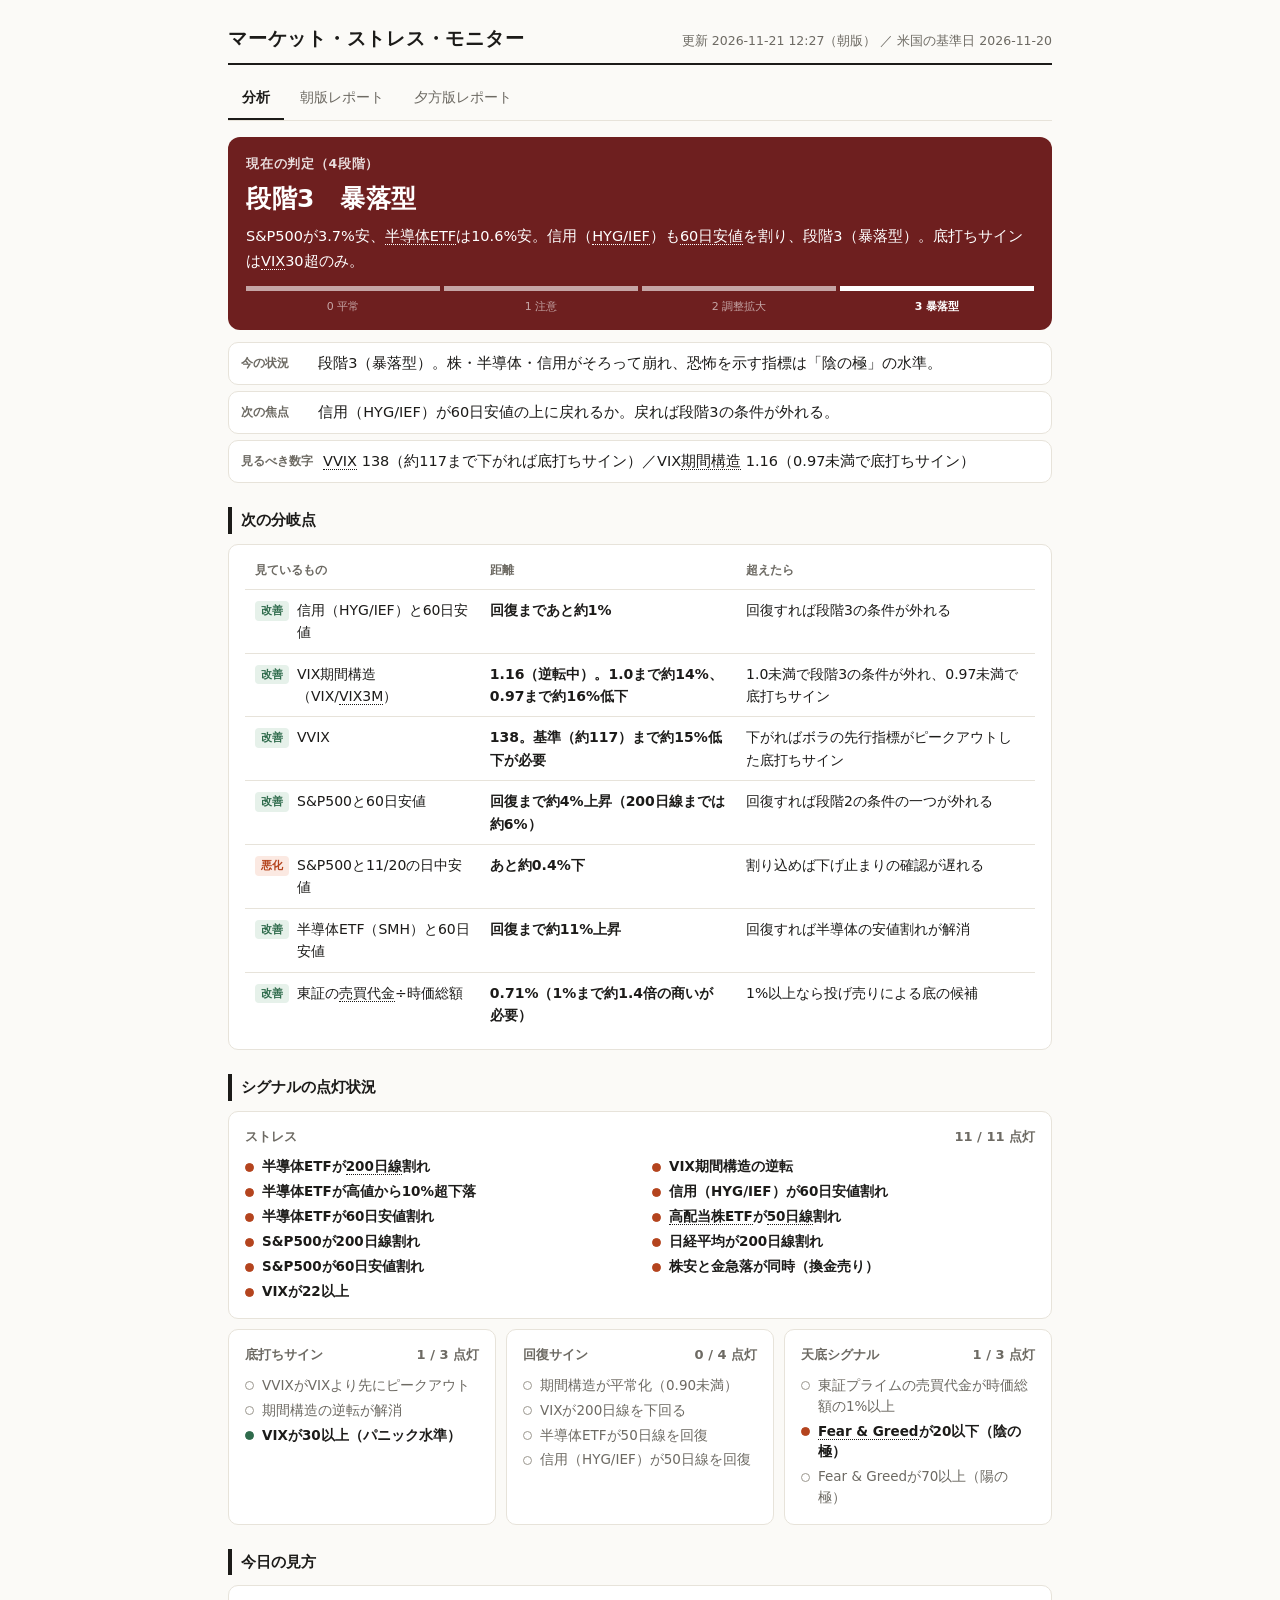
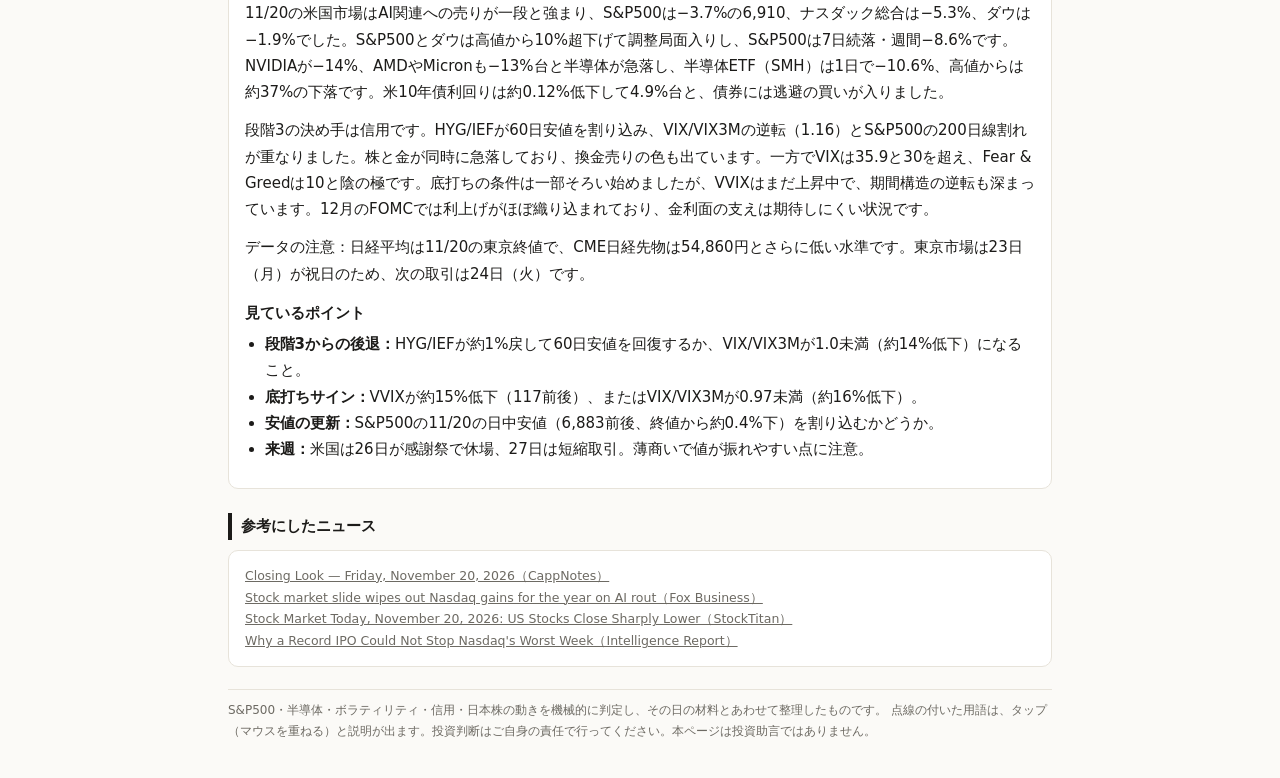
==== index.html @ 653789db "外部リンクの矢印をアイコンに、元レポートの表が横にはみ出さないように Co-Authored-By: Claude Opus 5.5 <noreply@anthropic.com> Claude-Se" ====
<!DOCTYPE html>
<html lang="ja">
<head>
<meta charset="utf-8">
<meta name="viewport" content="width=device-width, initial-scale=1">
<title>マーケット・ストレス・モニター | FinVogue</title>
<style>
:root{
  --bg:#fbfaf7; --card:#ffffff; --ink:#1c1b19; --muted:#6d6a63; --faint:#9c988f; --line:#e7e3da;
  --s0:#2f6b4c; --s0bg:#e6f1ea; --s1:#8a6100; --s1bg:#f8eed3;
  --s2:#a3401d; --s2bg:#f9e5dc; --s3bg:#6e1f1f;
  --bad:#b4441e; --badbg:#fbe9e2; --good:#2f6b4c; --goodbg:#e6f1ea;
}
@media (prefers-color-scheme:dark){html:not(.embed){
  --bg:#151513; --card:#1e1d1b; --ink:#edebe6; --muted:#a19d95; --faint:#7d7a73; --line:#33312d;
  --s0:#7fd1a3; --s0bg:#1b2d22; --s1:#f0c45a; --s1bg:#33290f; --s2:#ff9a77; --s2bg:#3a1c13;
  --s3bg:#7d2420; --bad:#ff9a77; --badbg:#3a1c13; --good:#7fd1a3; --goodbg:#1b2d22;
}}
/* 埋め込み時はGoogleサイトの白背景に合わせ、ダークモードでも明るい配色に固定する */
html.embed{--bg:#ffffff; color-scheme:light}
*{box-sizing:border-box}
html,body{max-width:100%;overflow-x:hidden}
body{margin:0;background:var(--bg);color:var(--ink);
  font-family:"Hiragino Sans","Yu Gothic UI","Meiryo","Noto Sans JP",system-ui,sans-serif;
  font-size:15px;line-height:1.75;-webkit-font-smoothing:antialiased;font-feature-settings:"palt"}
.num{font-variant-numeric:tabular-nums}
.wrap{max-width:860px;margin:0 auto;padding:22px 18px 36px}
html.embed .wrap{padding:6px 14px 20px}
header{display:flex;justify-content:space-between;align-items:baseline;gap:6px 14px;flex-wrap:wrap;
  border-bottom:2px solid var(--ink);padding-bottom:8px}
h1{font-size:19px;margin:0;letter-spacing:.04em}
html.embed header{display:none}
.meta{font-size:12.5px;color:var(--muted)}
.embed-meta{display:none;font-size:12px;color:var(--muted);text-align:right;margin:0 0 2px}
html.embed .embed-meta{display:block}
/* タブ */
.tabs{display:flex;gap:2px;margin:12px 0 0;border-bottom:1px solid var(--line);
  overflow-x:auto;scrollbar-width:none;-ms-overflow-style:none}
.tabs::-webkit-scrollbar{display:none}
html.embed .tabs{margin-top:0}
.tabs a{padding:8px 14px;font-size:14px;color:var(--muted);text-decoration:none;white-space:nowrap;
  border-bottom:3px solid transparent;margin-bottom:-1px}
.tabs a.cur{color:var(--ink);font-weight:700;border-bottom-color:var(--ink)}
.tabs a .ext{margin-left:4px;opacity:.6;vertical-align:1px}
/* 段階 */
.stage{margin:16px 0 0;border-radius:12px;padding:16px 18px 14px}
.stage .lv{font-size:12.5px;font-weight:600;letter-spacing:.06em;opacity:.85}
.stage .name{font-size:25px;font-weight:700;margin:2px 0 4px;letter-spacing:.02em}
.stage .head{font-size:14.5px;line-height:1.7}
.st0{background:var(--s0bg);color:var(--s0)} .st1{background:var(--s1bg);color:var(--s1)}
.st2{background:var(--s2bg);color:var(--s2)} .st3{background:var(--s3bg);color:#fff}
.st0 .head,.st1 .head,.st2 .head{color:var(--ink)}
.scale{display:grid;grid-template-columns:repeat(4,1fr);gap:4px;margin:12px 0 0}
.scale div{font-size:11px;text-align:center;padding-top:6px;border-top:5px solid currentColor;opacity:.3;white-space:nowrap}
.scale div.cur{opacity:1;font-weight:700}
.scale div.past{opacity:.6}
/* 3行まとめ */
.summary{margin:12px 0 0;display:grid;gap:6px}
.summary div{display:flex;gap:10px;align-items:flex-start;background:var(--card);border:1px solid var(--line);
  border-radius:10px;padding:9px 12px;font-size:14.5px;line-height:1.6}
.summary b{flex:none;font-size:12px;color:var(--muted);font-weight:600;min-width:5.6em;padding-top:2px}
h2{font-size:15px;margin:24px 0 10px;padding-left:9px;border-left:4px solid var(--ink)}
.card{background:var(--card);border:1px solid var(--line);border-radius:10px;padding:14px 16px}
.analysis p{margin:0 0 .8em} .analysis ul{margin:.2em 0 .8em;padding-left:1.3em}
.analysis h3{font-size:14.5px;margin:1em 0 .3em}
.analysis a{color:inherit}
details.more{margin-top:10px}
details.more summary{cursor:pointer;font-size:14px;color:var(--muted);list-style:none;padding:8px 0}
details.more summary::-webkit-details-marker{display:none}
details.more summary::before{content:"＋ ";}
details.more[open] summary::before{content:"－ ";}
/* 分岐点: PCは表、スマホはカード */
.cp{display:grid;grid-template-columns:minmax(8em,1.1fr) minmax(9em,1.2fr) 1.4fr;gap:0}
.cp > div{padding:9px 10px;border-bottom:1px solid var(--line);font-size:14px;line-height:1.6;min-width:0;overflow-wrap:anywhere}
.cp .th{font-size:12px;color:var(--muted);font-weight:600;padding-top:2px}
.cp .dist{font-weight:700}
.cp .lab{display:flex;gap:8px;align-items:flex-start}
.dir{flex:none;font-size:11px;font-weight:700;border-radius:4px;padding:1px 6px;margin-top:2px;white-space:nowrap}
.dir.bad{color:var(--bad);background:var(--badbg)} .dir.good{color:var(--good);background:var(--goodbg)}
.cp .row-end{border-bottom:none}
@media (max-width:620px){
  .cp{display:block}
  .cp .th{display:none}
  .cp > div{border-bottom:none;padding:2px 0}
  .cp .lab{padding-top:12px;font-weight:600}
  .cp .dist{font-size:15px}
  .cp .mean{color:var(--muted);font-size:13.5px;padding-bottom:12px;border-bottom:1px solid var(--line)}
  .cp .mean.row-end{border-bottom:none}
}
/* シグナル */
.groups{display:grid;grid-template-columns:repeat(auto-fit,minmax(230px,1fr));gap:10px}
.grp h3{font-size:13px;margin:0 0 6px;color:var(--muted);font-weight:600;display:flex;justify-content:space-between}
.grp h3 .cnt{font-variant-numeric:tabular-nums}
.sig{display:flex;gap:8px;align-items:flex-start;font-size:13.5px;padding:2px 0;line-height:1.55}
.dot{flex:none;width:9px;height:9px;border-radius:50%;margin-top:.5em;border:1.5px solid var(--faint)}
.sig.on .dot{background:var(--bad);border-color:var(--bad)} .sig.on{font-weight:600}
.grp.positive .sig.on .dot{background:var(--good);border-color:var(--good)}
.sig.off{color:var(--muted)}
html.embed .sig.off{display:none}
.none{font-size:13px;color:var(--faint)}
/* 先頭のグループ(ストレス)は横幅いっぱいにして2列で並べ、隣に空白を作らない */
.groups .grp:first-child{grid-column:1/-1}
@media (min-width:621px){.groups .grp:first-child .sigs{column-count:2;column-gap:24px}
  .groups .grp:first-child .sig{break-inside:avoid}}
.src{font-size:12.5px;color:var(--muted)} .src a{color:inherit}
/* 用語の解説 */
.term{border-bottom:1px dotted currentColor;cursor:help}
.tip{position:fixed;z-index:10;max-width:280px;background:#1c1b19;color:#fff;font-size:12.5px;line-height:1.6;
  padding:8px 10px;border-radius:8px;box-shadow:0 4px 16px rgba(0,0,0,.18);pointer-events:none}
.full-link{display:block;text-align:center;margin:18px 0 0;padding:11px;border:1px solid var(--line);border-radius:10px;
  color:var(--ink);text-decoration:none;font-size:14px;background:var(--card)}
.note{font-size:12px;color:var(--muted);margin-top:22px;border-top:1px solid var(--line);padding-top:10px}
.rep-meta{font-size:12px;color:var(--muted);margin:12px 0 0}
.rep-meta a{color:inherit}
.report-host{display:block;margin:0 -18px}
.err{color:var(--muted);padding:30px 0;text-align:center}
</style>
<script>
  // ?embed=1 で開いたときは、Googleサイトへの埋め込み向けの表示にする
  if (/[?&]embed=1/.test(location.search)) document.documentElement.classList.add("embed");
</script>
</head>
<body>
<div class="wrap">
  <header>
    <h1>マーケット・ストレス・モニター</h1>
    <div class="meta num" id="meta">読み込み中…</div>
  </header>
  <div class="embed-meta num" id="emeta"></div>
  <nav class="tabs" id="tabs"></nav>
  <div id="app"><div class="err">データを読み込んでいます…</div></div>
  <div id="report" hidden></div>
  <div class="note">
    S&amp;P500・半導体・ボラティリティ・信用・日本株の動きを機械的に判定し、その日の材料とあわせて整理したものです。
    点線の付いた用語は、タップ（マウスを重ねる）と説明が出ます。投資判断はご自身の責任で行ってください。本ページは投資助言ではありません。
  </div>
</div>
<div class="tip" id="tip" hidden></div>
<script>
(function(){
  var EMBED = document.documentElement.classList.contains("embed");
  var STAGES=["平常","注意","調整拡大","暴落型"];
  var FULL_URL = location.href.split("?")[0].split("#")[0];
  var GLOSSARY = {
    "VIX":"S&P500の今後30日の値動きの大きさを、オプション価格から逆算した指数。「恐怖指数」とも呼ばれ、20前後が平常、30以上はパニック水準。",
    "VVIX":"VIXそのものの値動きの大きさを表す指数。VIXより先にピークを付けることが多く、底打ちの先行サインとして使う。",
    "VIX3M":"VIXの3か月版。VIXがVIX3Mを上回る（比率が1を超える）と、短期の恐怖が強い「期間構造の逆転」の状態。",
    "期間構造":"VIX（30日）とVIX3M（3か月）の比率。平常時は1未満。1を超えると短期の恐怖が強く、0.97を下回って戻ると底打ちのサイン。",
    "HYG/IEF":"ハイイールド債（低格付けの社債）ETFと米国債ETFの比率。下がるほど信用不安が強い。株の調整が信用収縮に広がっているかを見る。",
    "60日安値":"過去60営業日の安値（日中の安値ベース）。これを割り込むと、下落トレンドが一段進んだと判断する。",
    "200日線":"過去200営業日の終値の平均。長期の上昇・下降トレンドの分かれ目としてよく使われる。",
    "50日線":"過去50営業日の終値の平均。中期のトレンドの目安。",
    "Fear & Greed":"CNNが算出する投資家心理の指数（0〜100）。20以下は極端な恐怖（陰の極）、70以上は過熱（陽の極）の目安。",
    "半導体ETF":"米国の主要な半導体株をまとめたETF（SMH）。AI関連の相場の温度計として見ている。",
    "高配当株ETF":"米国の高配当株ETF（SCHD）。守りの資産に資金が逃げているかを見る。",
    "売買代金":"東証プライム市場の1日の売買代金。時価総額に対して1%以上は投げ売りが出た日の目安で、下落局面では底の候補。"
  };
  var TERMS = Object.keys(GLOSSARY).sort(function(a,b){return b.length-a.length;});

  function esc(s){return String(s==null?"":s).replace(/[&<>"']/g,function(c){
    return {"&":"&amp;","<":"&lt;",">":"&gt;",'"':"&quot;","'":"&#39;"}[c];});}
  // 用語に点線を付ける(テキストだけを対象に、各用語は1ブロックにつき最初の1回だけ)
  function markTerms(root){
    var re=new RegExp("("+TERMS.map(function(t){return t.replace(/[.*+?^${}()|[\]\\\/]/g,"\\$&");}).join("|")+")");
    var used={};   // ページ全体で各用語の最初の1回だけに付ける(点線だらけにしない)
    root.querySelectorAll(".head,.summary span,.cp .lab span,.sig span:last-child,.analysis").forEach(function(block){
      var walker=document.createTreeWalker(block,NodeFilter.SHOW_TEXT,null), nodes=[], n;
      while((n=walker.nextNode())){ if(!n.parentNode.closest(".term,a")) nodes.push(n); }
      nodes.forEach(function(node){
        var parts=node.nodeValue.split(re); if(parts.length<2) return;
        var frag=document.createDocumentFragment();
        parts.forEach(function(p){
          if(GLOSSARY[p] && !used[p]){ used[p]=1; var s=document.createElement("span"); s.className="term"; s.tabIndex=0;
            s.setAttribute("data-tip",GLOSSARY[p]); s.textContent=p; frag.appendChild(s); }
          else if(p) frag.appendChild(document.createTextNode(p));
        });
        node.parentNode.replaceChild(frag,node);
      });
    });
  }
  var tip=document.getElementById("tip");
  function showTip(el){ tip.textContent=el.getAttribute("data-tip"); tip.hidden=false;
    var r=el.getBoundingClientRect(), w=Math.min(280, window.innerWidth-20);
    tip.style.maxWidth=w+"px";
    var left=Math.max(10, Math.min(r.left, window.innerWidth-w-10));
    var top=r.bottom+6; tip.style.left=left+"px"; tip.style.top=top+"px";
    var th=tip.offsetHeight; if(top+th>window.innerHeight-8) tip.style.top=Math.max(8,r.top-th-6)+"px"; }
  document.addEventListener("mouseover",function(e){var t=e.target.closest&&e.target.closest(".term"); if(t) showTip(t);});
  document.addEventListener("mouseout",function(e){if(e.target.closest&&e.target.closest(".term")) tip.hidden=true;});
  document.addEventListener("click",function(e){var t=e.target.closest&&e.target.closest(".term");
    if(t){showTip(t); e.preventDefault();} else tip.hidden=true;});
  window.addEventListener("scroll",function(){tip.hidden=true;},true);

  // 分析本文は限られたタグだけを通す
  function safeHtml(h){
    var t=document.createElement("template"); t.innerHTML=String(h||"");
    var ok={P:1,UL:1,OL:1,LI:1,B:1,STRONG:1,EM:1,H3:1,BR:1,A:1,SPAN:1};
    (function walk(n){
      Array.prototype.slice.call(n.childNodes).forEach(function(c){
        if(c.nodeType===1){
          if(!ok[c.tagName]){c.replaceWith(document.createTextNode(c.textContent));return;}
          Array.prototype.slice.call(c.attributes).forEach(function(a){
            if(!(c.tagName==="A"&&a.name==="href"&&/^https?:\/\//.test(a.value))) c.removeAttribute(a.name);});
          if(c.tagName==="A"){c.setAttribute("target","_blank");c.setAttribute("rel","noopener");}
          walk(c);
        }
      });
    })(t.content);
    var d=document.createElement("div"); d.appendChild(t.content); return d.innerHTML;
  }
  // 分岐点の方向(悪化/改善)。データに dir があればそれを優先し、なければ文章から判定
  function direction(c){
    if(c.dir==="bad"||c.dir==="good") return c.dir;
    var m=String(c.meaning||"");
    if(/回復|解消|外れ|改善|底打ち|底の候補|平常化|戻/.test(m)) return "good";
    if(/割れ|割り込|悪化|段階[23]|二番底|遅れ|条件がそろう/.test(m)) return "bad";
    return "";
  }
  function summaryLines(d){
    var labels=["今の状況","次の焦点","見るべき数字"];
    if(Array.isArray(d.summary) && d.summary.length){
      return d.summary.slice(0,3).map(function(s,i){
        if(s && typeof s==="object") return {k:s.label||labels[i]||"", v:s.text||""};
        return {k:labels[i]||"", v:s};
      });
    }
    // summary が無い旧形式のデータ: 分岐点の先頭から組み立てる
    var c=(d.checkpoints||[])[0]; if(!c) return [];
    return [{k:"次の焦点",v:c.label+"："+c.meaning},{k:"見るべき数字",v:c.label+" — "+c.distance}];
  }

  function render(d){
    var s=Math.max(0,Math.min(3,d.stage|0));
    var metaTxt="更新 "+(d.updated||"")+(d.edition?"（"+d.edition+"）":"")+(d.us_date?" ／ 米国の基準日 "+d.us_date:"");
    document.getElementById("meta").textContent=metaTxt;
    document.getElementById("emeta").textContent=metaTxt;
    var h=[];
    h.push('<section class="stage st'+s+'"><div class="lv">現在の判定（4段階）</div>'+
      '<div class="name">段階'+s+'　'+esc(d.stage_label||STAGES[s])+'</div>'+
      '<div class="head">'+esc(d.headline)+'</div>'+
      '<div class="scale">'+[0,1,2,3].map(function(i){
        return '<div class="'+(i===s?"cur":(i<s?"past":""))+'">'+i+' '+STAGES[i]+'</div>';}).join("")+'</div></section>');
    var sl=summaryLines(d);
    if(sl.length) h.push('<div class="summary">'+sl.map(function(x){
      return '<div><b>'+esc(x.k)+'</b><span>'+esc(x.v)+'</span></div>';}).join("")+'</div>');

    if(d.checkpoints&&d.checkpoints.length){
      var rows=d.checkpoints.map(function(c,i){
        var dir=direction(c), last=(i===d.checkpoints.length-1)?" row-end":"";
        var badge=dir?'<span class="dir '+dir+'">'+(dir==="bad"?"悪化":"改善")+'</span>':'';
        return '<div class="lab'+last+'">'+badge+'<span>'+esc(c.label)+'</span></div>'+
               '<div class="dist num'+last+'">'+esc(c.distance)+'</div>'+
               '<div class="mean'+last+'">'+esc(c.meaning)+'</div>';
      }).join("");
      h.push('<h2>次の分岐点</h2><div class="card"><div class="cp">'+
        '<div class="th">見ているもの</div><div class="th">距離</div><div class="th">超えたら</div>'+rows+'</div></div>');
    }
    if(d.signal_groups&&d.signal_groups.length){
      h.push('<h2>シグナルの点灯状況</h2><div class="groups">'+d.signal_groups.map(function(g){
        var sigs=g.signals||[], on=sigs.filter(function(x){return x.on;}).length;
        return '<div class="card grp'+(g.positive?" positive":"")+'"><h3><span>'+esc(g.name)+'</span><span class="cnt">'+on+' / '+sigs.length+' 点灯</span></h3>'+
          '<div class="sigs">'+sigs.map(function(x){return '<div class="sig '+(x.on?"on":"off")+'"><span class="dot"></span><span>'+esc(x.label)+'</span></div>';}).join("")+'</div>'+
          (EMBED&&on===0?'<div class="none">点灯なし</div>':'')+'</div>';
      }).join("")+'</div>');
    }
    if(d.analysis_html){
      var body='<div class="card analysis">'+safeHtml(d.analysis_html)+'</div>';
      if(EMBED) h.push('<details class="more"><summary>今日の見方（解説）を読む</summary>'+body+'</details>');
      else h.push('<h2>今日の見方</h2>'+body);
    }
    if(d.sources&&d.sources.length){
      var src='<div class="card src">'+d.sources.map(function(x){
        return /^https?:\/\//.test(x.url||"")?'<div><a href="'+esc(x.url)+'" target="_blank" rel="noopener">'+esc(x.title)+'</a></div>':'<div>'+esc(x.title)+'</div>';
      }).join("")+'</div>';
      if(EMBED) h.push('<details class="more"><summary>参考にしたニュース</summary>'+src+'</details>');
      else h.push('<h2>参考にしたニュース</h2>'+src);
    }
    if(EMBED) h.push('<a class="full-link" href="'+FULL_URL+'" target="_blank" rel="noopener">詳しい分析と元のレポートを開く<svg class="ext" viewBox="0 0 12 12" width="10" height="10" aria-hidden="true"><path d="M4.5 2.5h5v5M9.5 2.5 3 9" fill="none" stroke="currentColor" stroke-width="1.4" stroke-linecap="round"/></svg></a>');
    var app=document.getElementById("app"); app.innerHTML=h.join(""); markTerms(app);
  }

  // ---- タブ ----
  var FILES={morning:"report_morning.html",evening:"report_evening.html"};
  var LABEL={morning:"朝版",evening:"夕方版"};
  var tabs=document.getElementById("tabs");
  if(EMBED){
    // 埋め込みでは元のレポートを別タブで開く(埋め込み枠の中で長いページを二重にスクロールさせない)
    tabs.innerHTML='<a class="cur" href="#">分析</a>'+
      '<a href="'+FILES.morning+'" target="_blank" rel="noopener">朝版レポート<svg class="ext" viewBox="0 0 12 12" width="10" height="10" aria-hidden="true"><path d="M4.5 2.5h5v5M9.5 2.5 3 9" fill="none" stroke="currentColor" stroke-width="1.4" stroke-linecap="round"/></svg></a>'+
      '<a href="'+FILES.evening+'" target="_blank" rel="noopener">夕方版レポート<svg class="ext" viewBox="0 0 12 12" width="10" height="10" aria-hidden="true"><path d="M4.5 2.5h5v5M9.5 2.5 3 9" fill="none" stroke="currentColor" stroke-width="1.4" stroke-linecap="round"/></svg></a>';
    tabs.firstChild.addEventListener("click",function(e){e.preventDefault();});
  } else {
    tabs.innerHTML='<a href="#analysis" data-tab="analysis">分析</a>'+
      '<a href="#morning" data-tab="morning">朝版レポート</a><a href="#evening" data-tab="evening">夕方版レポート</a>';
  }

  var metaText="", cache={};
  function loadReport(tab){
    var host=document.getElementById("report");
    host.innerHTML='<div class="err">レポートを読み込んでいます…</div>';
    var p=cache[tab]||fetch(FILES[tab]+"?t="+Date.now(),{cache:"no-store"}).then(function(r){
      if(!r.ok)throw new Error(r.status);return r.text();});
    cache[tab]=p;
    p.then(function(txt){
      var doc=new DOMParser().parseFromString(txt,"text/html");
      var css=Array.prototype.map.call(doc.querySelectorAll("style"),function(x){return x.textContent;}).join("\n")
        .replace(/:root/g,":host").replace(/(^|[}\s])body\s*\{/g,"$1.rbody{");
      doc.querySelectorAll("script,style,link").forEach(function(x){x.remove();});
      var title=(doc.querySelector("h1")||{}).textContent||"";
      host.innerHTML='<div class="rep-meta">'+esc(LABEL[tab])+'の元レポート'+
        ' ／ <a href="'+FILES[tab]+'" target="_blank" rel="noopener">別のタブで開く</a></div>';
      var box=document.createElement("div"); box.className="report-host"; host.appendChild(box);
      var root=box.attachShadow({mode:"open"});
      root.innerHTML="<style>"+css+"\n:host{display:block}</style><div class='rbody'>"+doc.body.innerHTML+"</div>";
      document.getElementById("meta").textContent=title.replace(/^.*?(\d+\/\d+)/,"$1");
    }).catch(function(){delete cache[tab];
      host.innerHTML='<div class="err">'+esc(LABEL[tab])+'のレポートを読み込めませんでした。</div>';});
  }
  function show(){
    if(EMBED) return;
    var tab=(location.hash||"#analysis").slice(1); if(!FILES[tab]&&tab!=="analysis")tab="analysis";
    Array.prototype.forEach.call(document.querySelectorAll("#tabs a"),function(a){
      a.classList.toggle("cur",a.getAttribute("data-tab")===tab);});
    var app=document.getElementById("app"), rep=document.getElementById("report");
    if(tab==="analysis"){app.hidden=false;rep.hidden=true;if(metaText)document.getElementById("meta").textContent=metaText;}
    else{app.hidden=true;rep.hidden=false;loadReport(tab);}
  }
  window.addEventListener("hashchange",show);

  fetch("latest.json?t="+Date.now(),{cache:"no-store"})
    .then(function(r){if(!r.ok)throw new Error(r.status);return r.json();})
    .then(function(d){render(d);metaText=document.getElementById("meta").textContent;show();})
    .catch(function(){document.getElementById("app").innerHTML='<div class="err">データを読み込めませんでした。時間をおいて再読み込みしてください。</div>';
      document.getElementById("meta").textContent="";show();});
})();
</script>
</body>
</html>
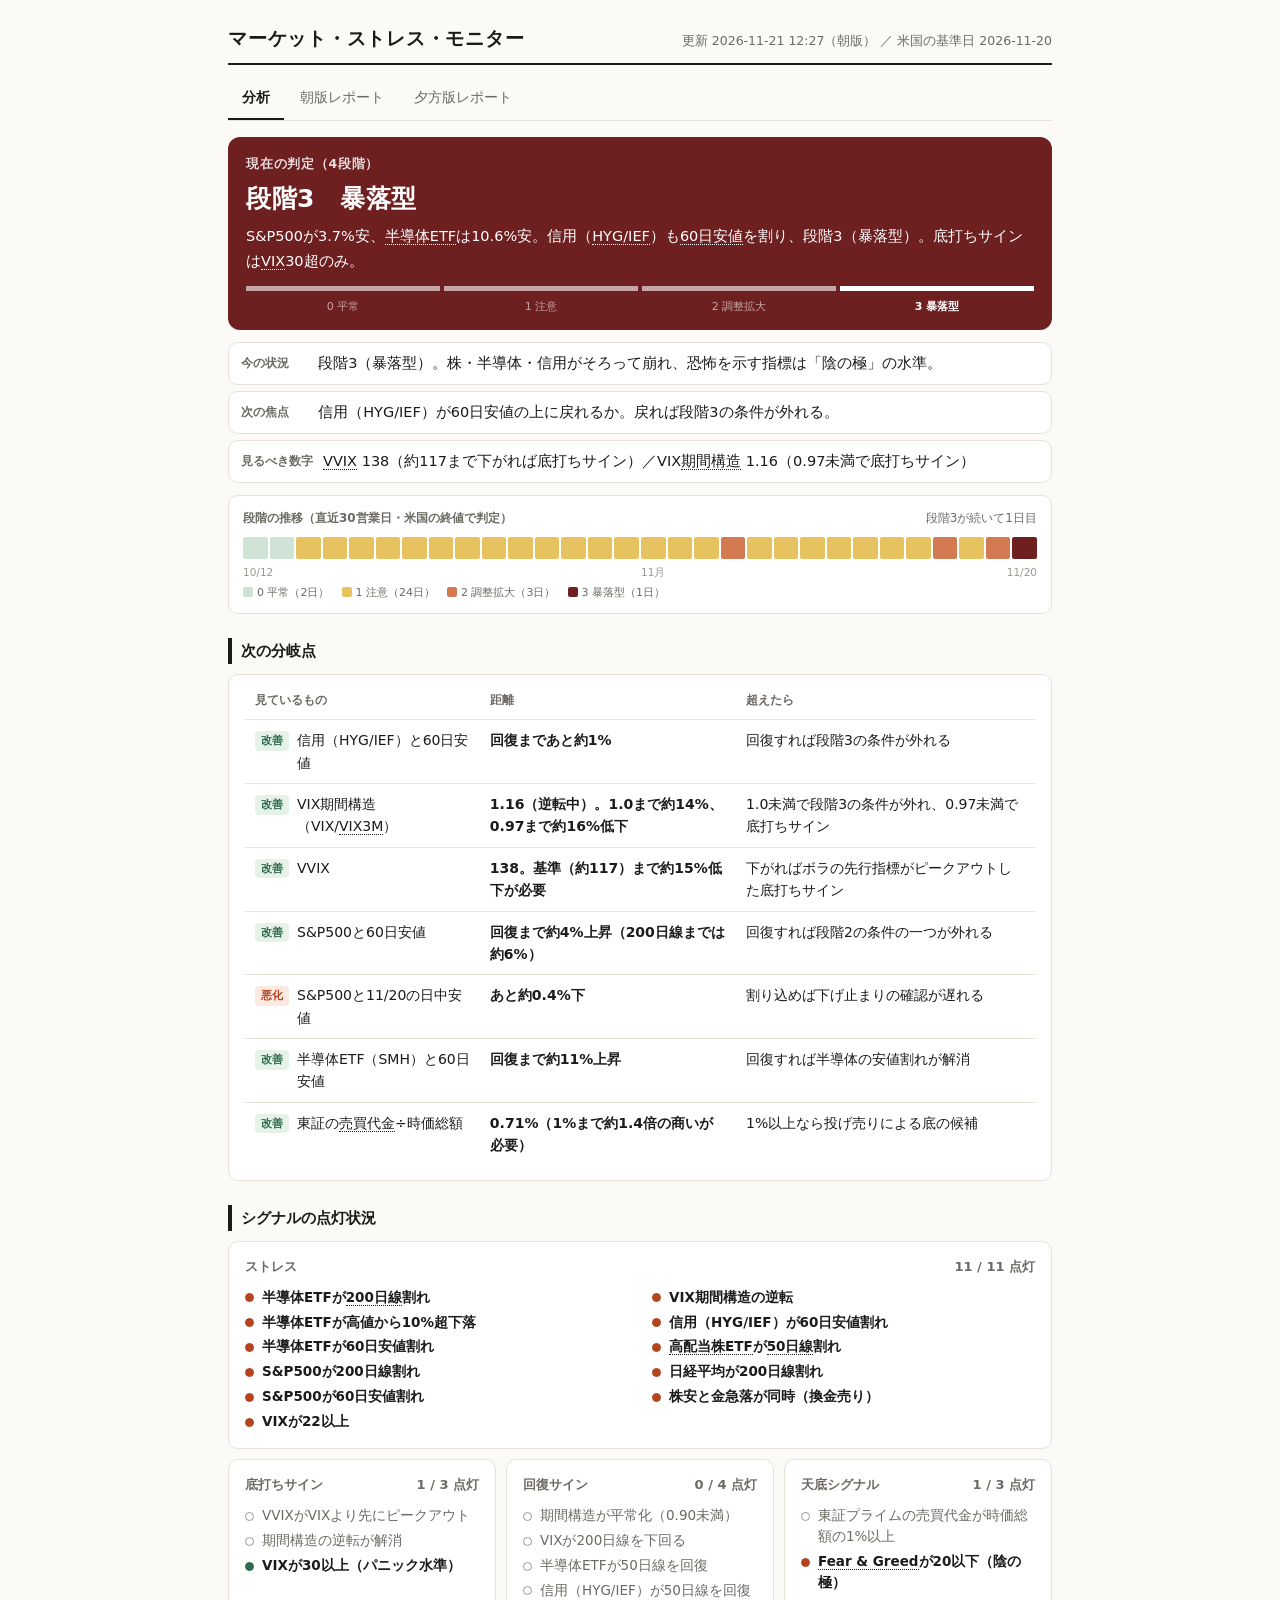
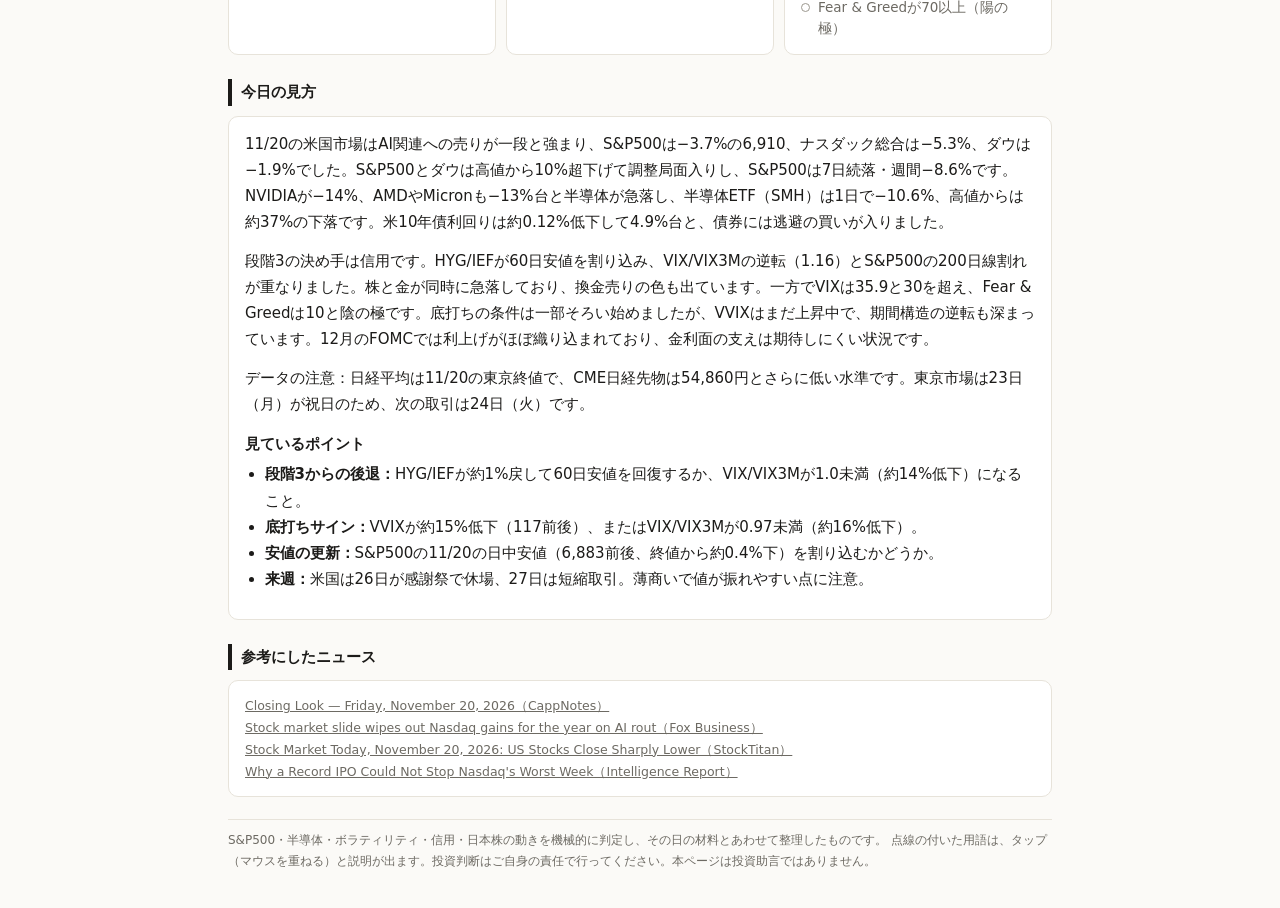
==== commit d778a88f: "段階の推移(直近30営業日)の帯グラフを追加 Co-Authored-By: Claude Opus 5.5 <noreply@anthropic.com> Claude-Session: https" ====
--- a/index.html
+++ b/index.html
@@ -55,6 +55,20 @@
 .scale div.cur{opacity:1;font-weight:700}
 .scale div.past{opacity:.6}
 /* 3行まとめ */
+/* 段階の推移（帯グラフ） */
+.hist{margin:12px 0 0;background:var(--card);border:1px solid var(--line);border-radius:10px;padding:12px 14px 10px}
+.hist .ttl{display:flex;justify-content:space-between;align-items:baseline;gap:4px 12px;flex-wrap:wrap;font-size:12px;color:var(--muted)}
+.hist .ttl b{font-weight:600}
+.hist .bar{display:flex;gap:2px;height:22px;margin:8px 0 4px}
+.hist .bar i{flex:1;border-radius:2px;min-width:0;cursor:default;position:relative}
+.hist .bar i.pv{opacity:.55}
+.hist .bar i:hover,.hist .bar i.sel{outline:2px solid var(--ink);outline-offset:1px;z-index:1}
+.hist .h0{background:#cfe3d6}.hist .h1{background:#e7c35f}.hist .h2{background:#d47a52}.hist .h3{background:#6e1f1f}
+.hist .ax{position:relative;height:16px;font-size:10.5px;color:var(--faint)}
+.hist .ax span{position:absolute;top:0;white-space:nowrap;transform:translateX(-50%)}
+.hist .ax span.l{transform:none}.hist .ax span.r{transform:none;right:0}
+.hist .lg{display:flex;flex-wrap:wrap;gap:4px 12px;font-size:11px;color:var(--muted);margin-top:4px}
+.hist .lg i{display:inline-block;width:10px;height:10px;border-radius:2px;margin-right:4px;vertical-align:-1px}
 .summary{margin:12px 0 0;display:grid;gap:6px}
 .summary div{display:flex;gap:10px;align-items:flex-start;background:var(--card);border:1px solid var(--line);
   border-radius:10px;padding:9px 12px;font-size:14.5px;line-height:1.6}
@@ -243,6 +257,7 @@
     var sl=summaryLines(d);
     if(sl.length) h.push('<div class="summary">'+sl.map(function(x){
       return '<div><b>'+esc(x.k)+'</b><span>'+esc(x.v)+'</span></div>';}).join("")+'</div>');
+    h.push('<div id="hist"></div>');
 
     if(d.checkpoints&&d.checkpoints.length){
       var rows=d.checkpoints.map(function(c,i){
@@ -327,9 +342,54 @@
   }
   window.addEventListener("hashchange",show);
 
+  // 段階の推移（直近30営業日）。stage_history.json が無ければ何も表示しない
+  function loadHist(){
+    fetch("stage_history.json?t="+Date.now(),{cache:"no-store"})
+      .then(function(r){if(!r.ok)throw 0;return r.json();})
+      .then(function(j){renderHist((j&&j.days)||[]);}).catch(function(){});
+  }
+  function md(s){var p=String(s).split("-");return (+p[1])+"/"+(+p[2]);}
+  function renderHist(days){
+    var box=document.getElementById("hist");
+    if(!box||days.length<5)return;
+    var n=days.length,last=days[n-1],run=1;
+    for(var i=n-2;i>=0&&days[i].stage===last.stage;i--)run++;
+    var cnt=[0,0,0,0];days.forEach(function(x){cnt[x.stage]++;});
+    var runTxt=(run>=n?n+"日以上":run+"日目");
+    var bars=days.map(function(x,i){
+      var lab=md(x.date)+"　段階"+x.stage+" "+STAGES[x.stage]+(x.provisional?"（暫定）":"");
+      return '<i class="h'+x.stage+(x.provisional?" pv":"")+'" data-i="'+i+'" title="'+esc(lab)+'" aria-label="'+esc(lab)+'"></i>';
+    }).join("");
+    // 目盛り: 最初・最後と、月が変わる日
+    var ax=['<span class="l">'+md(days[0].date)+'</span>'];
+    for(var k=1;k<n-1;k++){
+      if(days[k].date.slice(5,7)!==days[k-1].date.slice(5,7)&&k>3&&k<n-4)
+        ax.push('<span style="left:'+((k+.5)/n*100).toFixed(2)+'%">'+(+days[k].date.slice(5,7))+'月</span>');
+    }
+    ax.push('<span class="r">'+md(last.date)+'</span>');
+    var lg=[0,1,2,3].map(function(i){return '<span><i class="h'+i+'"></i>'+i+' '+STAGES[i]+'（'+cnt[i]+'日）</span>';}).join("");
+    box.className="hist";
+    box.innerHTML='<div class="ttl"><b>段階の推移（直近'+n+'営業日・米国の終値で判定）</b>'+
+      '<span id="hsel">段階'+last.stage+'が続いて'+runTxt+'</span></div>'+
+      '<div class="bar" role="img" aria-label="段階の推移">'+bars+'</div><div class="ax">'+ax.join("")+'</div>'+
+      '<div class="lg">'+lg+'</div>';
+    var sel=document.getElementById("hsel"),def=sel.textContent;
+    box.querySelector(".bar").addEventListener("click",function(e){
+      var t=e.target.closest("i");if(!t)return;
+      box.querySelectorAll(".bar i.sel").forEach(function(x){x.classList.remove("sel");});
+      t.classList.add("sel");sel.textContent=t.getAttribute("aria-label");
+    });
+    box.querySelector(".bar").addEventListener("mouseover",function(e){
+      var t=e.target.closest("i");if(t)sel.textContent=t.getAttribute("aria-label");
+    });
+    box.querySelector(".bar").addEventListener("mouseleave",function(){
+      if(!box.querySelector(".bar i.sel"))sel.textContent=def;
+    });
+  }
+
   fetch("latest.json?t="+Date.now(),{cache:"no-store"})
     .then(function(r){if(!r.ok)throw new Error(r.status);return r.json();})
-    .then(function(d){render(d);metaText=document.getElementById("meta").textContent;show();})
+    .then(function(d){render(d);metaText=document.getElementById("meta").textContent;show();loadHist();})
     .catch(function(){document.getElementById("app").innerHTML='<div class="err">データを読み込めませんでした。時間をおいて再読み込みしてください。</div>';
       document.getElementById("meta").textContent="";show();});
 })();
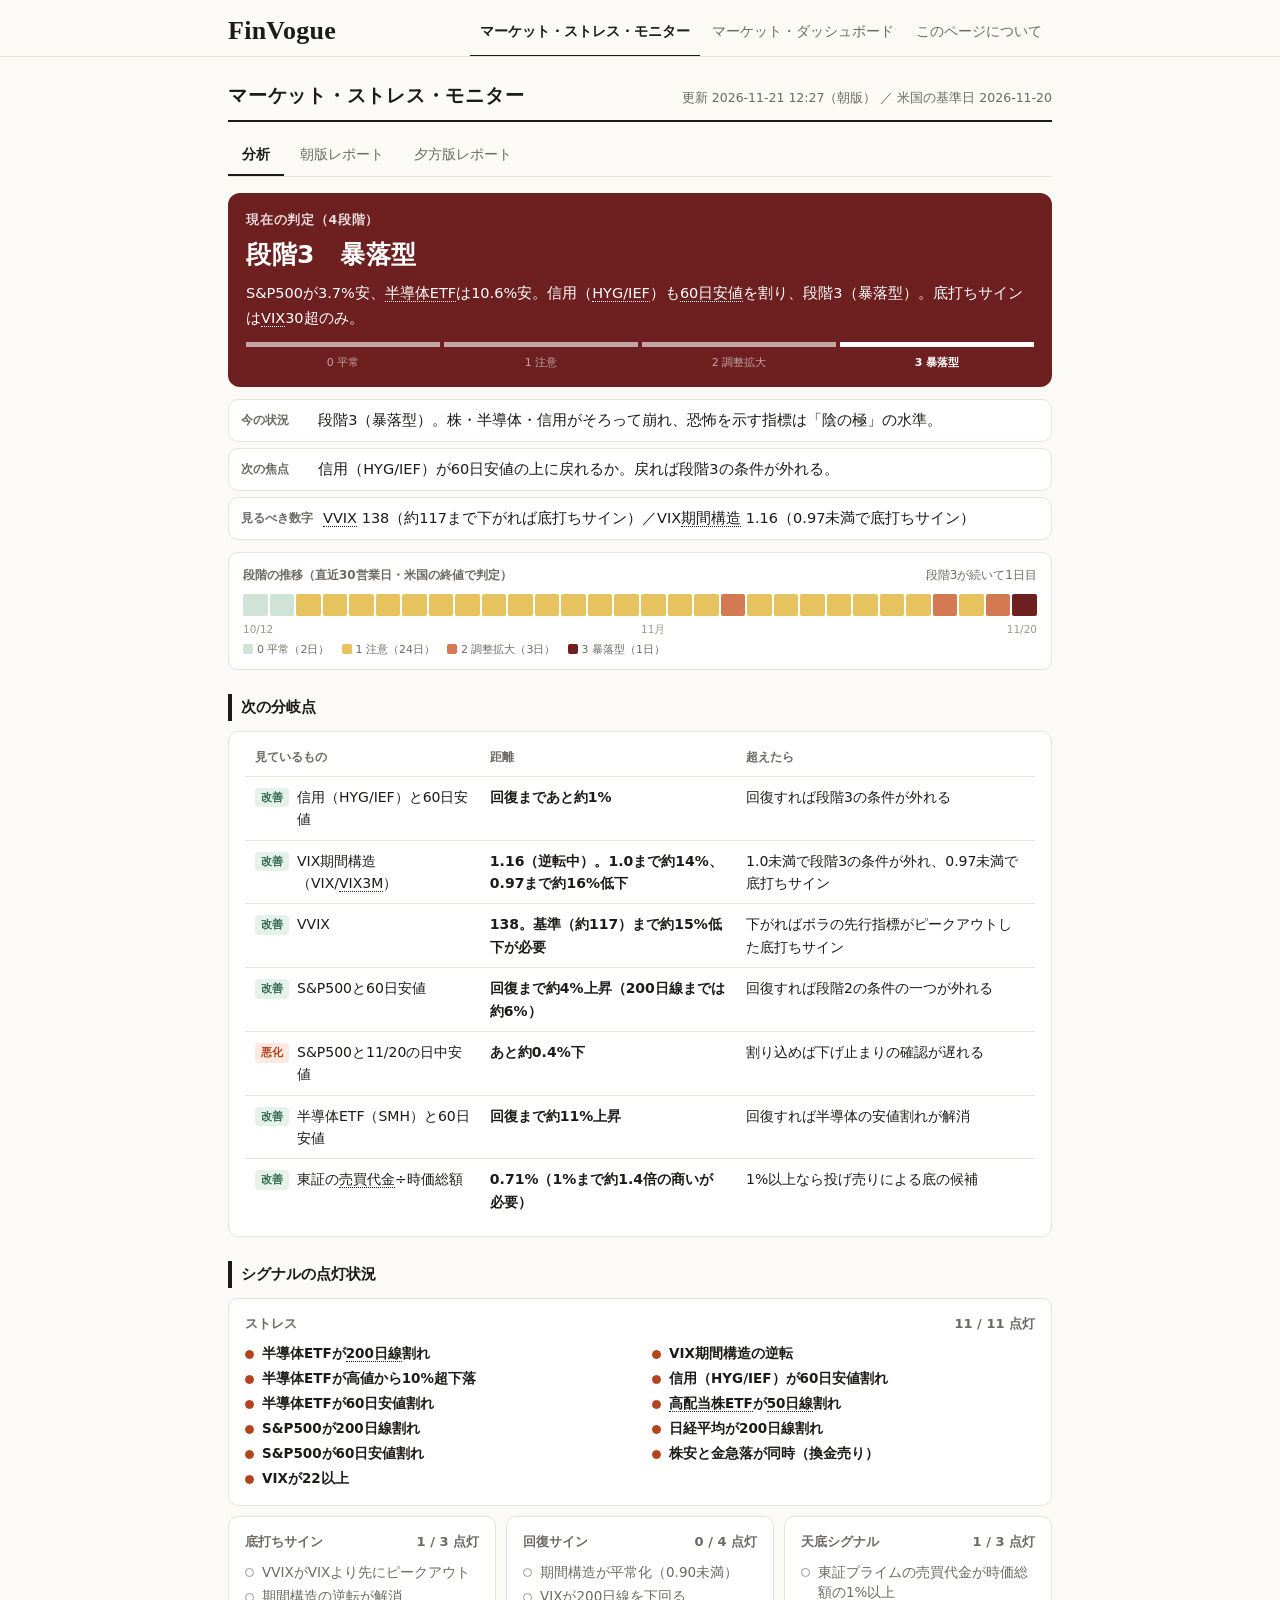
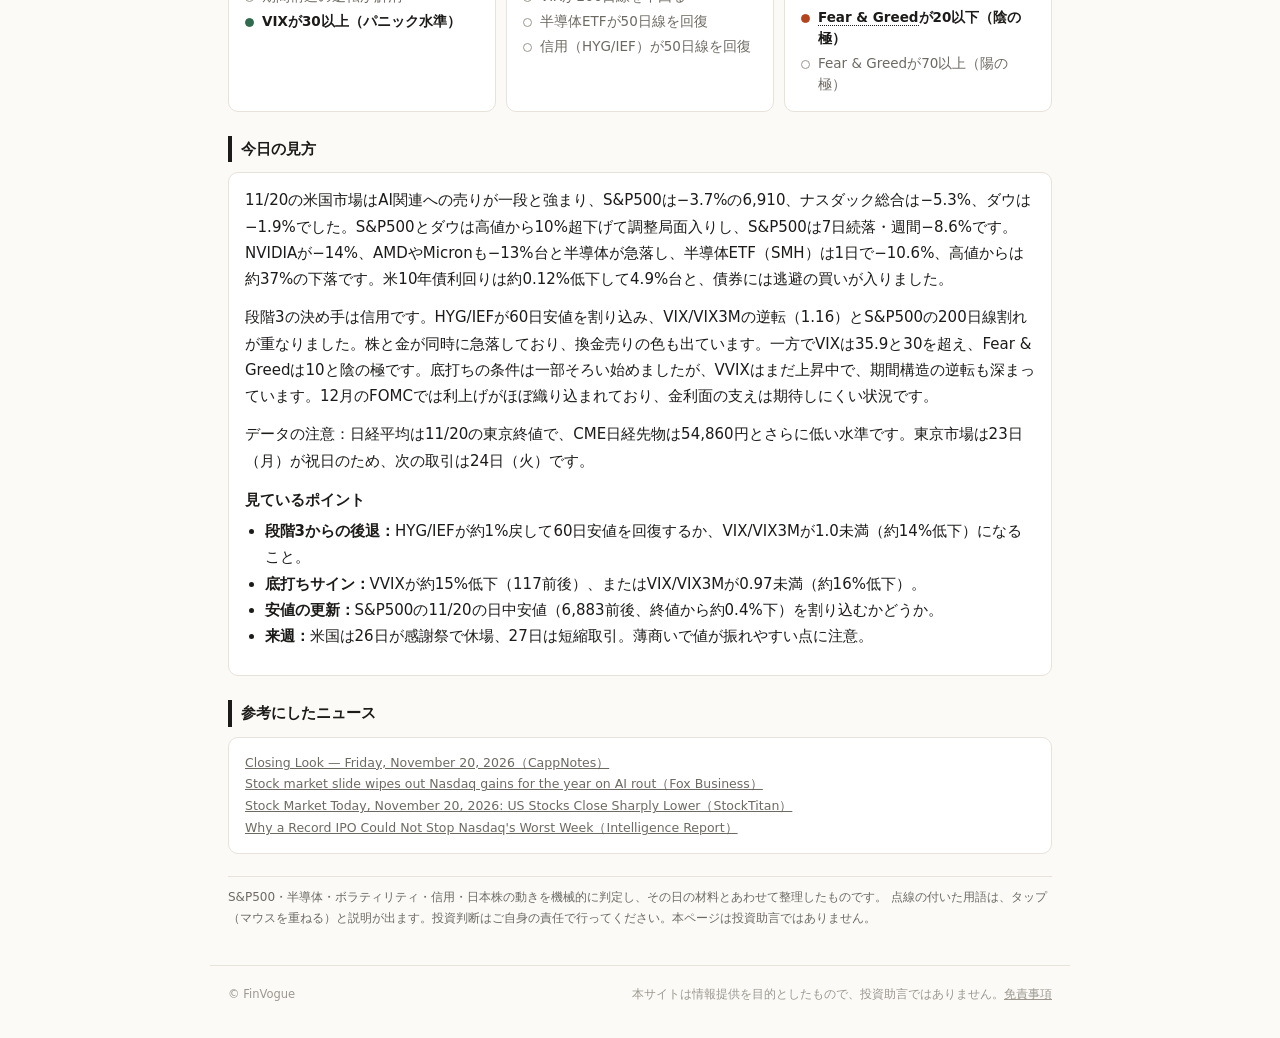
==== commit ae96e3a5: "サイト全体をGitHub Pagesに: 共通ヘッダー・フッター、このページについて、マーケット・ダッシュボード、404。CSP・リファラー非送信を設定 Co-Authored-By: Claude " ====
--- a/index.html
+++ b/index.html
@@ -3,6 +3,9 @@
 <head>
 <meta charset="utf-8">
 <meta name="viewport" content="width=device-width, initial-scale=1">
+<meta http-equiv="Content-Security-Policy" content="default-src 'self'; script-src 'self' 'unsafe-inline'; style-src 'self' 'unsafe-inline'; img-src 'self' data:; connect-src 'self'; font-src 'self'; object-src 'none'; base-uri 'self'; form-action 'none'">
+<meta name="referrer" content="no-referrer">
+<link rel="stylesheet" href="assets/site.css">
 <title>マーケット・ストレス・モニター | FinVogue</title>
 <style>
 :root{
@@ -26,10 +29,10 @@
 .num{font-variant-numeric:tabular-nums}
 .wrap{max-width:860px;margin:0 auto;padding:22px 18px 36px}
 html.embed .wrap{padding:6px 14px 20px}
-header{display:flex;justify-content:space-between;align-items:baseline;gap:6px 14px;flex-wrap:wrap;
+.wrap>header{display:flex;justify-content:space-between;align-items:baseline;gap:6px 14px;flex-wrap:wrap;
   border-bottom:2px solid var(--ink);padding-bottom:8px}
 h1{font-size:19px;margin:0;letter-spacing:.04em}
-html.embed header{display:none}
+html.embed .wrap>header{display:none}
 .meta{font-size:12.5px;color:var(--muted)}
 .embed-meta{display:none;font-size:12px;color:var(--muted);text-align:right;margin:0 0 2px}
 html.embed .embed-meta{display:block}
@@ -135,6 +138,7 @@
 </script>
 </head>
 <body>
+<header class="site-hd"><div class="in"><a class="brand" href="index.html">FinVogue</a><nav class="site-nav" aria-label="サイト内メニュー"><a href="index.html" aria-current="page"><span class="lg">マーケット・ストレス・</span>モニター</a><a href="links.html"><span class="lg">マーケット・</span>ダッシュボード</a><a href="about.html">このページについて</a></nav></div></header>
 <div class="wrap">
   <header>
     <h1>マーケット・ストレス・モニター</h1>
@@ -285,12 +289,12 @@
     }
     if(d.sources&&d.sources.length){
       var src='<div class="card src">'+d.sources.map(function(x){
-        return /^https?:\/\//.test(x.url||"")?'<div><a href="'+esc(x.url)+'" target="_blank" rel="noopener">'+esc(x.title)+'</a></div>':'<div>'+esc(x.title)+'</div>';
+        return /^https?:\/\//.test(x.url||"")?'<div><a href="'+esc(x.url)+'" target="_blank" rel="noopener noreferrer">'+esc(x.title)+'</a></div>':'<div>'+esc(x.title)+'</div>';
       }).join("")+'</div>';
       if(EMBED) h.push('<details class="more"><summary>参考にしたニュース</summary>'+src+'</details>');
       else h.push('<h2>参考にしたニュース</h2>'+src);
     }
-    if(EMBED) h.push('<a class="full-link" href="'+FULL_URL+'" target="_blank" rel="noopener">詳しい分析と元のレポートを開く<svg class="ext" viewBox="0 0 12 12" width="10" height="10" aria-hidden="true"><path d="M4.5 2.5h5v5M9.5 2.5 3 9" fill="none" stroke="currentColor" stroke-width="1.4" stroke-linecap="round"/></svg></a>');
+    if(EMBED) h.push('<a class="full-link" href="'+FULL_URL+'" target="_blank" rel="noopener noreferrer">詳しい分析と元のレポートを開く<svg class="ext" viewBox="0 0 12 12" width="10" height="10" aria-hidden="true"><path d="M4.5 2.5h5v5M9.5 2.5 3 9" fill="none" stroke="currentColor" stroke-width="1.4" stroke-linecap="round"/></svg></a>');
     var app=document.getElementById("app"); app.innerHTML=h.join(""); markTerms(app);
   }
 
@@ -301,8 +305,8 @@
   if(EMBED){
     // 埋め込みでは元のレポートを別タブで開く(埋め込み枠の中で長いページを二重にスクロールさせない)
     tabs.innerHTML='<a class="cur" href="#">分析</a>'+
-      '<a href="'+FILES.morning+'" target="_blank" rel="noopener">朝版レポート<svg class="ext" viewBox="0 0 12 12" width="10" height="10" aria-hidden="true"><path d="M4.5 2.5h5v5M9.5 2.5 3 9" fill="none" stroke="currentColor" stroke-width="1.4" stroke-linecap="round"/></svg></a>'+
-      '<a href="'+FILES.evening+'" target="_blank" rel="noopener">夕方版レポート<svg class="ext" viewBox="0 0 12 12" width="10" height="10" aria-hidden="true"><path d="M4.5 2.5h5v5M9.5 2.5 3 9" fill="none" stroke="currentColor" stroke-width="1.4" stroke-linecap="round"/></svg></a>';
+      '<a href="'+FILES.morning+'" target="_blank" rel="noopener noreferrer">朝版レポート<svg class="ext" viewBox="0 0 12 12" width="10" height="10" aria-hidden="true"><path d="M4.5 2.5h5v5M9.5 2.5 3 9" fill="none" stroke="currentColor" stroke-width="1.4" stroke-linecap="round"/></svg></a>'+
+      '<a href="'+FILES.evening+'" target="_blank" rel="noopener noreferrer">夕方版レポート<svg class="ext" viewBox="0 0 12 12" width="10" height="10" aria-hidden="true"><path d="M4.5 2.5h5v5M9.5 2.5 3 9" fill="none" stroke="currentColor" stroke-width="1.4" stroke-linecap="round"/></svg></a>';
     tabs.firstChild.addEventListener("click",function(e){e.preventDefault();});
   } else {
     tabs.innerHTML='<a href="#analysis" data-tab="analysis">分析</a>'+
@@ -323,7 +327,7 @@
       doc.querySelectorAll("script,style,link").forEach(function(x){x.remove();});
       var title=(doc.querySelector("h1")||{}).textContent||"";
       host.innerHTML='<div class="rep-meta">'+esc(LABEL[tab])+'の元レポート'+
-        ' ／ <a href="'+FILES[tab]+'" target="_blank" rel="noopener">別のタブで開く</a></div>';
+        ' ／ <a href="'+FILES[tab]+'" target="_blank" rel="noopener noreferrer">別のタブで開く</a></div>';
       var box=document.createElement("div"); box.className="report-host"; host.appendChild(box);
       var root=box.attachShadow({mode:"open"});
       root.innerHTML="<style>"+css+"\n:host{display:block}</style><div class='rbody'>"+doc.body.innerHTML+"</div>";
@@ -394,5 +398,6 @@
       document.getElementById("meta").textContent="";show();});
 })();
 </script>
+<footer class="site-ft"><span>© FinVogue</span><span>本サイトは情報提供を目的としたもので、投資助言ではありません。<a href="about.html#disclaimer">免責事項</a></span></footer>
 </body>
 </html>
--- a/assets/site.css
+++ b/assets/site.css
@@ -0,0 +1,22 @@
+/* FinVogue サイト共通のヘッダーとフッター（各ページの配色変数を使う） */
+.site-hd{border-bottom:1px solid var(--line,#e7e3da);background:var(--bg,#fff)}
+.site-hd .in{max-width:860px;margin:0 auto;padding:14px 18px 0;display:flex;align-items:flex-end;justify-content:space-between;gap:6px 24px;flex-wrap:wrap}
+.brand{font-family:"Hiragino Mincho ProN","Yu Mincho","YuMincho","Noto Serif JP",Georgia,"Times New Roman",serif;
+  font-size:26px;font-weight:700;letter-spacing:.01em;color:var(--ink,#1c1b19);text-decoration:none;line-height:1;padding-bottom:12px}
+.site-nav{display:flex;gap:2px;overflow-x:auto;scrollbar-width:none;-webkit-overflow-scrolling:touch}
+.site-nav::-webkit-scrollbar{display:none}
+.site-nav a{font-size:13.5px;color:var(--muted,#6d6a63);text-decoration:none;white-space:nowrap;
+  padding:6px 10px 11px;border-bottom:2px solid transparent;margin-bottom:-1px}
+.site-nav a:hover{color:var(--ink,#1c1b19)}
+.site-nav a[aria-current="page"]{color:var(--ink,#1c1b19);font-weight:700;border-bottom-color:var(--ink,#1c1b19)}
+.site-ft{max-width:860px;margin:0 auto;padding:18px 18px 34px;font-size:11.5px;color:var(--faint,#9c988f);
+  display:flex;flex-wrap:wrap;gap:4px 14px;justify-content:space-between;border-top:1px solid var(--line,#e7e3da)}
+.site-ft a{color:inherit}
+html.embed .site-hd,html.embed .site-ft{display:none}
+@media (max-width:620px){
+  .site-hd .in{padding:12px 12px 0;gap:4px}
+  .brand{font-size:23px;padding-bottom:4px;width:100%}
+  .site-nav{margin:0 -4px;width:calc(100% + 8px)}
+  .site-nav a{padding:6px 8px 10px;font-size:13px}
+  .site-nav .lg{display:none}
+}
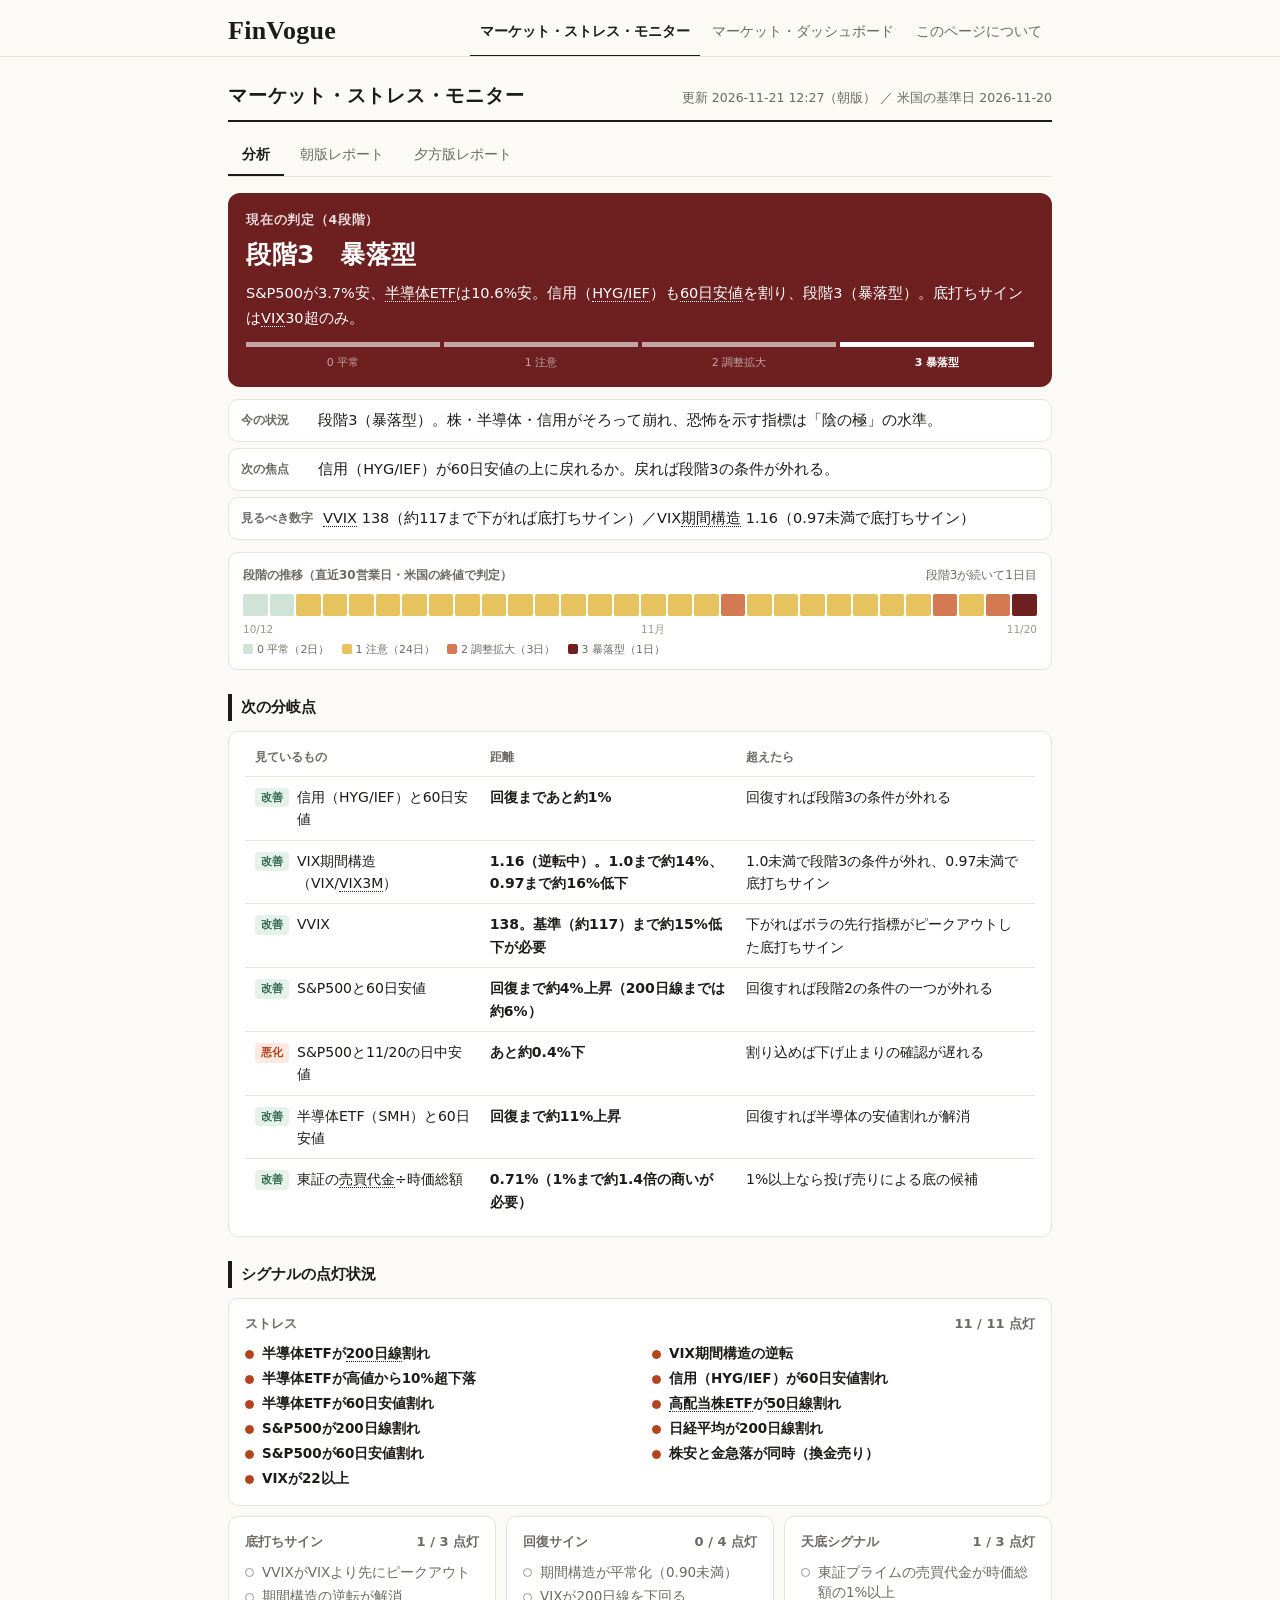
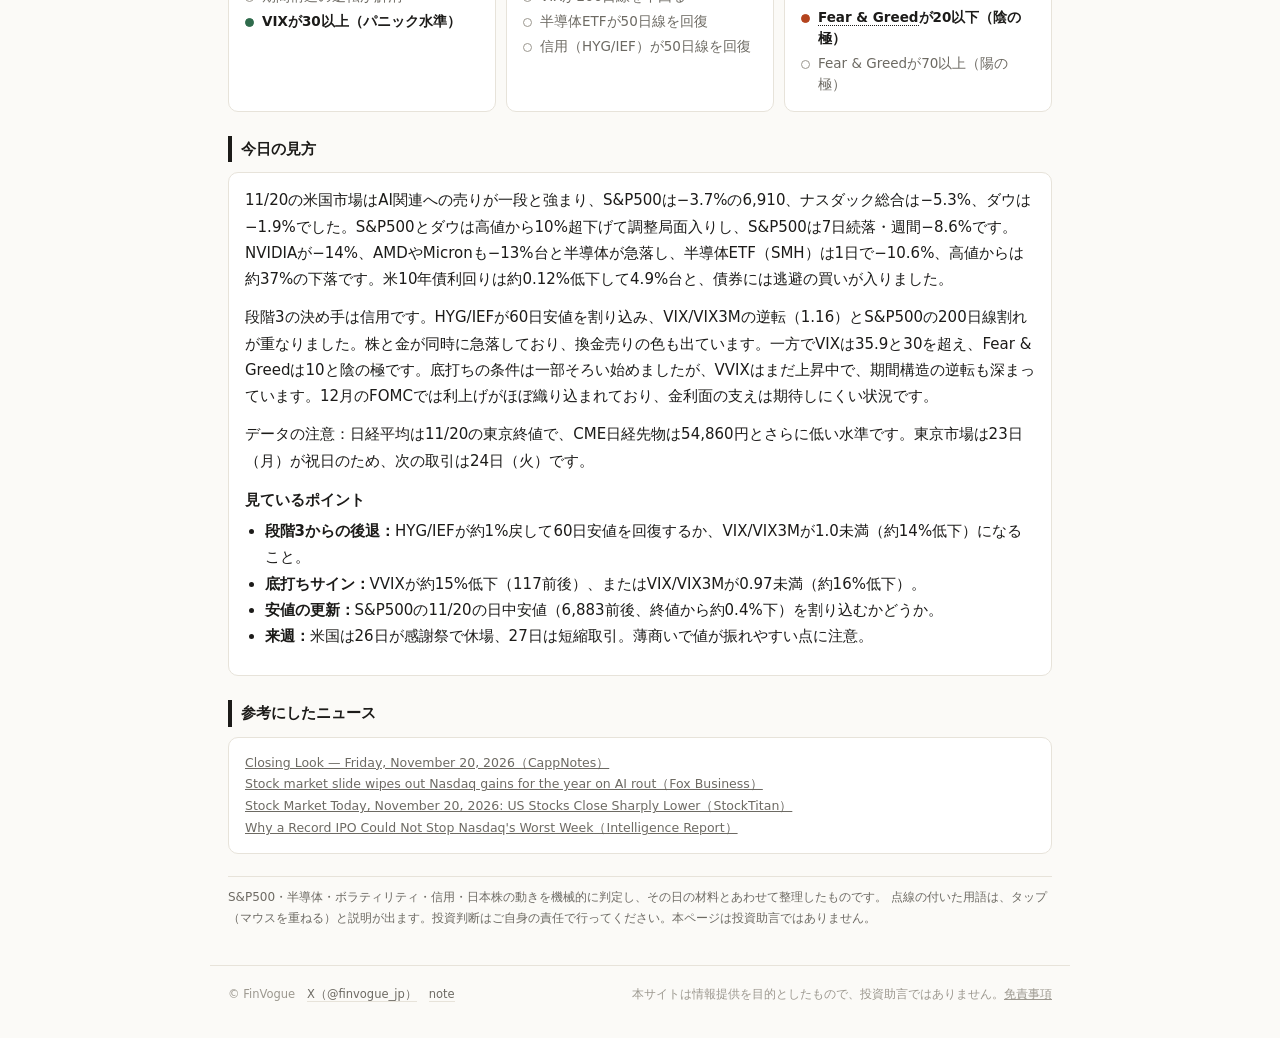
==== commit 6c6fe0c8: "フッターと「このページについて」にXとnoteへのリンクを追加 Co-Authored-By: Claude Opus 5.5 <noreply@anthropic.com> Claude-Sessi" ====
--- a/index.html
+++ b/index.html
@@ -3,9 +3,23 @@
 <head>
 <meta charset="utf-8">
 <meta name="viewport" content="width=device-width, initial-scale=1">
-<meta http-equiv="Content-Security-Policy" content="default-src 'self'; script-src 'self' 'unsafe-inline'; style-src 'self' 'unsafe-inline'; img-src 'self' data:; connect-src 'self'; font-src 'self'; object-src 'none'; base-uri 'self'; form-action 'none'">
+<meta http-equiv="Content-Security-Policy" content="default-src 'self'; script-src 'self' 'unsafe-inline' https://static.cloudflareinsights.com; style-src 'self' 'unsafe-inline'; img-src 'self' data:; connect-src 'self' https://cloudflareinsights.com https://*.cloudflareinsights.com; font-src 'self'; object-src 'none'; base-uri 'self'; form-action 'none'">
 <meta name="referrer" content="no-referrer">
 <link rel="stylesheet" href="assets/site.css">
+<link rel="icon" href="assets/favicon.svg" type="image/svg+xml">
+<link rel="icon" href="assets/favicon-32.png" sizes="32x32" type="image/png">
+<link rel="apple-touch-icon" href="assets/apple-touch-icon.png">
+<meta name="description" content="米国株・半導体・恐怖指数・信用市場・日本株の動きから、相場のストレスを毎日4段階で判定します。">
+<meta property="og:type" content="website">
+<meta property="og:site_name" content="FinVogue">
+<meta property="og:title" content="マーケット・ストレス・モニター | FinVogue">
+<meta property="og:description" content="米国株・半導体・恐怖指数・信用市場・日本株の動きから、相場のストレスを毎日4段階で判定します。">
+<meta property="og:url" content="https://monkeypod8068.github.io/finvogue-monitor/">
+<meta property="og:image" content="https://monkeypod8068.github.io/finvogue-monitor/assets/ogp.png">
+<meta property="og:image:width" content="1200">
+<meta property="og:image:height" content="630">
+<meta name="twitter:card" content="summary_large_image">
+<meta name="twitter:site" content="@finvogue_jp">
 <title>マーケット・ストレス・モニター | FinVogue</title>
 <style>
 :root{
@@ -14,13 +28,9 @@
   --s2:#a3401d; --s2bg:#f9e5dc; --s3bg:#6e1f1f;
   --bad:#b4441e; --badbg:#fbe9e2; --good:#2f6b4c; --goodbg:#e6f1ea;
 }
-@media (prefers-color-scheme:dark){html:not(.embed){
-  --bg:#151513; --card:#1e1d1b; --ink:#edebe6; --muted:#a19d95; --faint:#7d7a73; --line:#33312d;
-  --s0:#7fd1a3; --s0bg:#1b2d22; --s1:#f0c45a; --s1bg:#33290f; --s2:#ff9a77; --s2bg:#3a1c13;
-  --s3bg:#7d2420; --bad:#ff9a77; --badbg:#3a1c13; --good:#7fd1a3; --goodbg:#1b2d22;
-}}
-/* 埋め込み時はGoogleサイトの白背景に合わせ、ダークモードでも明るい配色に固定する */
-html.embed{--bg:#ffffff; color-scheme:light}
+/* サイト全体を明るい配色に統一（端末がダークモードでも同じ見た目） */
+:root{color-scheme:light}
+html.embed{--bg:#ffffff}
 *{box-sizing:border-box}
 html,body{max-width:100%;overflow-x:hidden}
 body{margin:0;background:var(--bg);color:var(--ink);
@@ -323,7 +333,7 @@
     p.then(function(txt){
       var doc=new DOMParser().parseFromString(txt,"text/html");
       var css=Array.prototype.map.call(doc.querySelectorAll("style"),function(x){return x.textContent;}).join("\n")
-        .replace(/:root/g,":host").replace(/(^|[}\s])body\s*\{/g,"$1.rbody{");
+        .replace(/@media\s*\(prefers-color-scheme:\s*dark\)\s*\{[^{}]*\{[^{}]*\}\s*\}/g,"").replace(/:root/g,":host").replace(/(^|[}\s])body\s*\{/g,"$1.rbody{");
       doc.querySelectorAll("script,style,link").forEach(function(x){x.remove();});
       var title=(doc.querySelector("h1")||{}).textContent||"";
       host.innerHTML='<div class="rep-meta">'+esc(LABEL[tab])+'の元レポート'+
@@ -398,6 +408,7 @@
       document.getElementById("meta").textContent="";show();});
 })();
 </script>
-<footer class="site-ft"><span>© FinVogue</span><span>本サイトは情報提供を目的としたもので、投資助言ではありません。<a href="about.html#disclaimer">免責事項</a></span></footer>
+<footer class="site-ft"><span>© FinVogue　<a class="sns" href="https://x.com/finvogue_jp" target="_blank" rel="me noopener noreferrer">X（@finvogue_jp）</a>　<a class="sns" href="https://note.com/finvogue" target="_blank" rel="me noopener noreferrer">note</a></span><span>本サイトは情報提供を目的としたもので、投資助言ではありません。<a href="about.html#disclaimer">免責事項</a></span></footer>
+<!-- Cloudflare Web Analytics（Cookieを使わないアクセス数の計測） --><script type='module' src='https://static.cloudflareinsights.com/beacon.min.js' data-cf-beacon='{"token": "53d737177417465da31ccee3e11a5c7b"}'></script>
 </body>
 </html>
--- a/assets/site.css
+++ b/assets/site.css
@@ -20,3 +20,5 @@
   .site-nav a{padding:6px 8px 10px;font-size:13px}
   .site-nav .lg{display:none}
 }
+.site-ft a.sns{color:var(--muted,#6d6a63);text-decoration:none;border-bottom:1px solid var(--line,#e7e3da)}
+.site-ft a.sns:hover{color:var(--ink,#1c1b19)}
